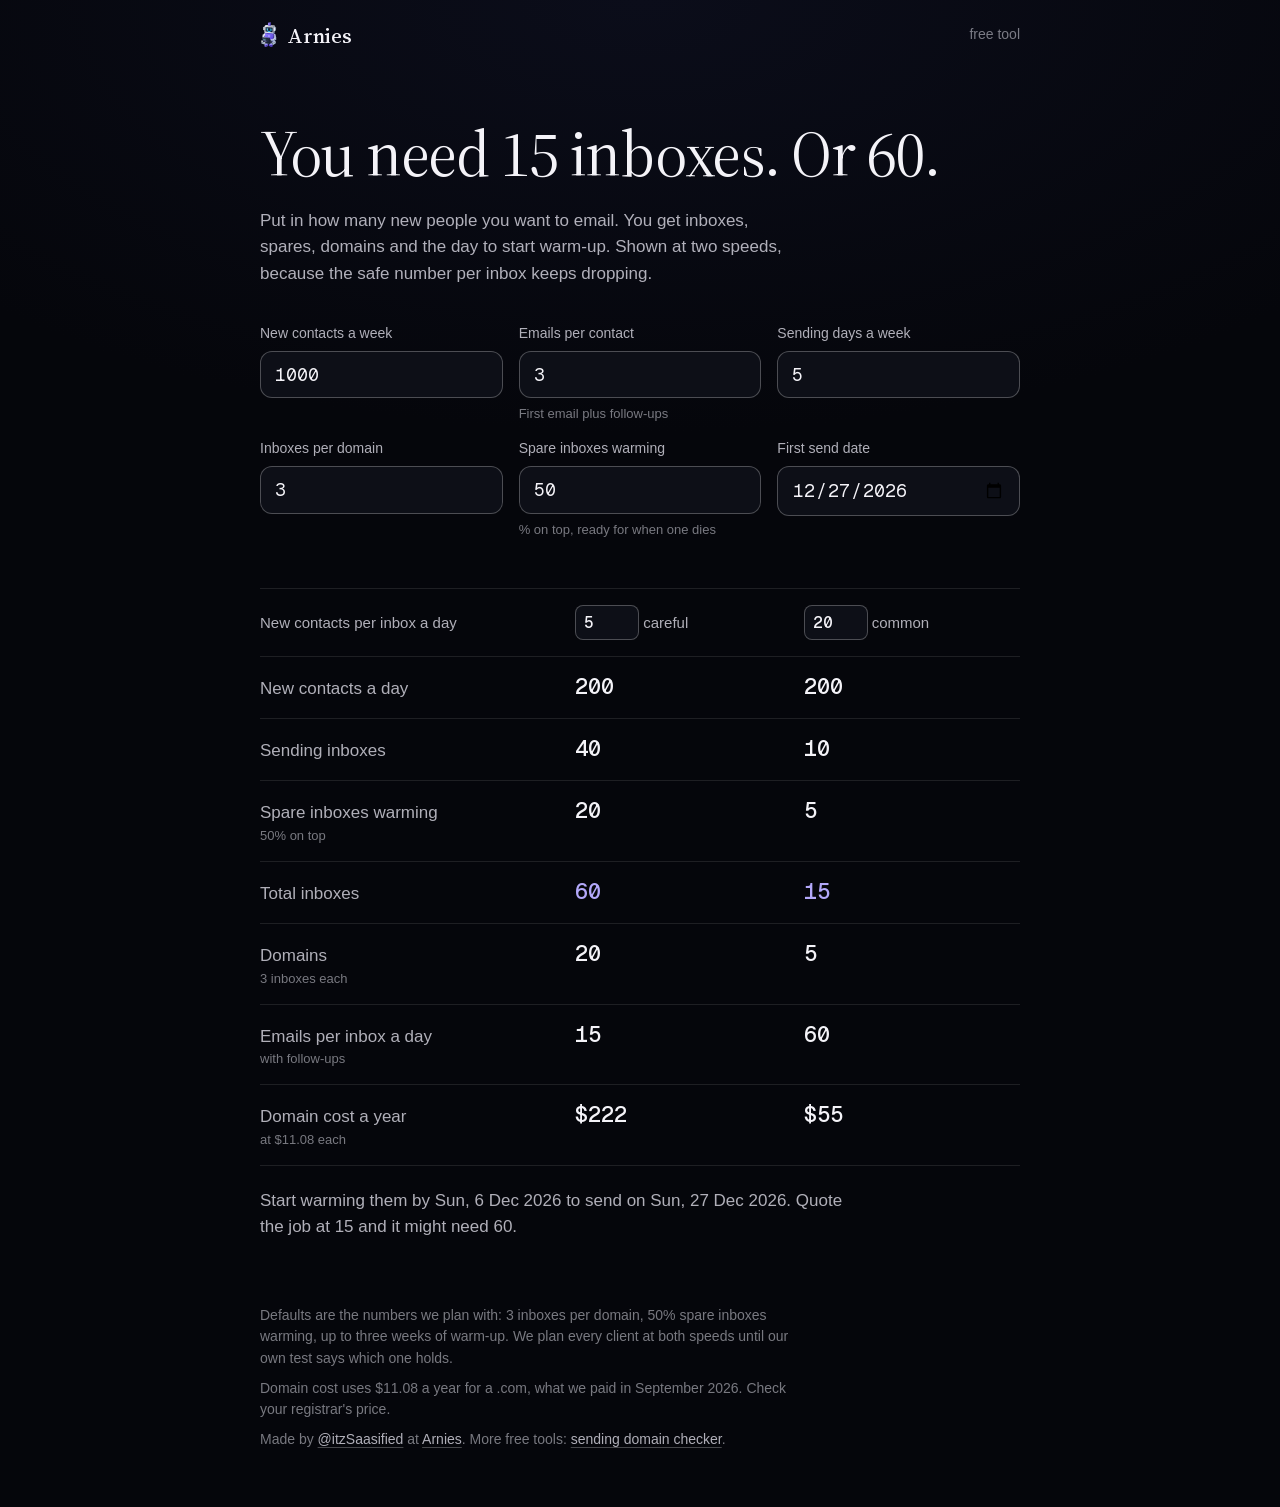
==== inbox-calculator/index.html @ c9f288e5 "Add cold email inbox calculator (free tool) Co-Authored-By: Claude Opus 5.5 <noreply@anthropic.com>" ====
<!doctype html>
<html lang="en">
<head>
<meta charset="utf-8">
<meta name="viewport" content="width=device-width, initial-scale=1">
<title>Cold email inbox calculator</title>
<meta name="description" content="How many inboxes and domains you need for your cold email volume, with spares and the date to start warm-up. Free, no login.">
<meta property="og:title" content="Cold email inbox calculator">
<meta property="og:description" content="Inboxes, spares, domains and the day to start warm-up. Free, no login.">
<meta property="og:image" content="https://jamakzai12.github.io/inbox-calculator/og.png">
<meta property="og:url" content="https://jamakzai12.github.io/inbox-calculator/">
<meta name="twitter:card" content="summary_large_image">
<meta name="twitter:site" content="@itzSaasified">
<meta name="theme-color" content="#05060b">
<link rel="icon" href="arnie.svg" type="image/svg+xml">
<link rel="stylesheet" href="style.css">
</head>
<body>
<div class="sky" aria-hidden="true"></div>

<header class="top">
  <a class="brand" href="https://arnies.ai" rel="noopener">
    <img src="arnie.svg" alt="" width="17" height="26">
    <span>Arnies</span>
  </a>
  <span class="top-note">free tool</span>
</header>

<main>
  <section class="hero">
    <h1 id="headline">How many inboxes do you need?</h1>
    <p class="lede">Put in how many new people you want to email. You get inboxes, spares, domains and the day to start warm-up. Shown at two speeds, because the safe number per inbox keeps dropping.</p>

    <form id="form" class="inputs" autocomplete="off">
      <div class="field">
        <label for="weekly">New contacts a week</label>
        <input id="weekly" type="number" min="1" step="1" value="1000" inputmode="numeric">
      </div>
      <div class="field">
        <label for="steps">Emails per contact</label>
        <input id="steps" type="number" min="1" max="10" step="1" value="3" inputmode="numeric">
        <p class="note">First email plus follow-ups</p>
      </div>
      <div class="field">
        <label for="days">Sending days a week</label>
        <input id="days" type="number" min="1" max="7" step="1" value="5" inputmode="numeric">
      </div>
      <div class="field">
        <label for="perdomain">Inboxes per domain</label>
        <input id="perdomain" type="number" min="1" max="10" step="1" value="3" inputmode="numeric">
      </div>
      <div class="field">
        <label for="spare">Spare inboxes warming</label>
        <input id="spare" type="number" min="0" max="200" step="5" value="50" inputmode="numeric">
        <p class="note">% on top, ready for when one dies</p>
      </div>
      <div class="field">
        <label for="launch">First send date</label>
        <input id="launch" type="date">
      </div>
    </form>
  </section>

  <section class="plans" aria-live="polite">
    <div class="plan-head">
      <span>New contacts per inbox a day</span>
      <span><input id="rate-a" type="number" min="1" max="100" value="5" aria-label="Careful speed, new contacts per inbox a day"> careful</span>
      <span><input id="rate-b" type="number" min="1" max="100" value="20" aria-label="Common speed, new contacts per inbox a day"> common</span>
    </div>
    <div id="rows"></div>
    <p class="gap-note" id="gap"></p>
  </section>
</main>

<footer class="foot">
  <p>Defaults are the numbers we plan with: 3 inboxes per domain, 50% spare inboxes warming, up to three weeks of warm-up. We plan every client at both speeds until our own test says which one holds.</p>
  <p>Domain cost uses $11.08 a year for a .com, what we paid in September 2026. Check your registrar's price.</p>
  <p>Made by <a href="https://x.com/itzSaasified" rel="noopener">@itzSaasified</a> at <a href="https://arnies.ai" rel="noopener">Arnies</a>. More free tools: <a href="../domain-checker/">sending domain checker</a>.</p>
</footer>

<script src="app.js"></script>
</body>
</html>
---- inbox-calculator/style.css ----
@font-face {
  font-family: "Source Serif 4";
  src: url("fonts/source-serif-4.woff2") format("woff2");
  font-weight: 400 600;
  font-display: swap;
}
@font-face {
  font-family: "Geist Mono";
  src: url("fonts/geist-mono.woff2") format("woff2");
  font-weight: 400 500;
  font-display: swap;
}

:root {
  --bg: #05060b;
  --glow: #0b0d1a;
  --card: #0d0f17;
  --line: rgb(255 255 255 / 0.10);
  --line-strong: rgb(255 255 255 / 0.26);
  --text: #f4f3f8;
  --soft: rgb(236 235 246 / 0.74);
  --quiet: rgb(236 235 246 / 0.50);
  --accent: #b3a8fa;
  --good: #7fd1bf;
  --warn: #ffb872;
  --bad: #ff8f8f;
  --serif: "Source Serif 4", Georgia, serif;
  --sans: -apple-system, BlinkMacSystemFont, "Segoe UI", Roboto, sans-serif;
  --mono: "Geist Mono", ui-monospace, "SF Mono", Menlo, monospace;
}

* { box-sizing: border-box; }

html { -webkit-text-size-adjust: 100%; }

body {
  margin: 0;
  min-height: 100vh;
  background: var(--bg);
  color: var(--text);
  font: 17px/1.55 var(--sans);
  -webkit-font-smoothing: antialiased;
}

.sky {
  position: fixed;
  inset: 0;
  z-index: -1;
  background:
    radial-gradient(1px 1px at 20px 30px, rgb(255 255 255 / 0.35), transparent 60%),
    radial-gradient(1px 1px at 90px 120px, rgb(255 255 255 / 0.22), transparent 60%),
    radial-gradient(1px 1px at 160px 60px, rgb(255 255 255 / 0.28), transparent 60%),
    radial-gradient(1px 1px at 230px 170px, rgb(255 255 255 / 0.18), transparent 60%),
    radial-gradient(120% 80% at 50% 0%, var(--glow) 0%, var(--bg) 60%);
  background-size: 260px 220px, 260px 220px, 260px 220px, 260px 220px, 100% 100%;
}

a { color: var(--text); text-decoration-color: var(--line-strong); text-underline-offset: 3px; }
a:hover { text-decoration-color: var(--accent); }

:focus-visible { outline: 2px solid var(--accent); outline-offset: 3px; border-radius: 4px; }

.visually-hidden {
  position: absolute; width: 1px; height: 1px; overflow: hidden;
  clip: rect(0 0 0 0); white-space: nowrap;
}

.top, main, .foot {
  width: min(760px, 100% - 32px);
  margin-inline: auto;
}

.top {
  display: flex;
  align-items: center;
  justify-content: space-between;
  padding: 22px 0 0;
}
.brand {
  display: inline-flex;
  align-items: center;
  gap: 10px;
  text-decoration: none;
  font: 500 21px/1 var(--serif);
  letter-spacing: -0.01em;
}
.top-note { color: var(--quiet); font-size: 14px; }

/* Hero: the domain becomes the headline once checked */
.hero { padding: 72px 0 8px; }

h1 {
  margin: 0;
  font: 400 clamp(38px, 7vw, 64px)/1.06 var(--serif);
  letter-spacing: -0.02em;
  overflow-wrap: anywhere;
}
h1 .domain { font-weight: 500; }

.lede {
  margin: 20px 0 0;
  max-width: 58ch;
  color: var(--soft);
}

.check-form {
  display: grid;
  grid-template-columns: 1fr auto;
  gap: 10px;
  margin-top: 36px;
}
.check-form > input {
  min-width: 0;
  padding: 16px 18px;
  border: 1px solid var(--line-strong);
  border-radius: 12px;
  background: var(--card);
  color: var(--text);
  font: 400 20px/1.2 var(--mono);
}
.check-form > input::placeholder { color: var(--quiet); }
.check-form > input:focus { outline: none; border-color: var(--accent); }

button {
  font: inherit;
  cursor: pointer;
}
#go {
  padding: 0 24px;
  border: 0;
  border-radius: 12px;
  background: var(--accent);
  color: #12101f;
  font-weight: 600;
}
#go:disabled { opacity: 0.6; cursor: progress; }

.selector { grid-column: 1 / -1; color: var(--soft); font-size: 15px; }
.selector summary { cursor: pointer; color: var(--quiet); width: max-content; }
.selector label { display: block; margin-top: 12px; color: var(--quiet); font-size: 14px; }
.selector input {
  margin-top: 6px;
  width: min(280px, 100%);
  padding: 10px 12px;
  border: 1px solid var(--line-strong);
  border-radius: 10px;
  background: var(--card);
  color: var(--text);
  font: 400 16px var(--mono);
}
.hint { margin: 8px 0 0; color: var(--quiet); font-size: 14px; max-width: 60ch; }

code, .record, .meter-label { font-family: var(--mono); }
code { font-size: 0.92em; color: var(--text); }

.error { margin: 16px 0 0; color: var(--bad); }

/* Results: one list, not a card grid */
.results { padding: 40px 0 0; }

.checks {
  list-style: none;
  margin: 0;
  padding: 0;
  border-top: 1px solid var(--line);
}
.check-row {
  display: grid;
  grid-template-columns: 92px 1fr;
  gap: 4px 20px;
  padding: 22px 0;
  border-bottom: 1px solid var(--line);
}
.check-name {
  font: 500 15px/1.6 var(--mono);
  color: var(--soft);
}
.verdict {
  display: inline-block;
  margin-right: 10px;
  font-weight: 600;
}
.s-pass .verdict { color: var(--good); }
.s-check .verdict { color: var(--warn); }
.s-fix .verdict { color: var(--bad); }
.s-pending .verdict { color: var(--quiet); }

.check-body p { margin: 0; }
.say { color: var(--text); }
.fix { margin-top: 6px !important; color: var(--soft); }

.record {
  margin: 10px 0 0;
  padding: 10px 12px;
  border: 1px solid var(--line);
  border-radius: 10px;
  background: rgb(13 15 23 / 0.8);
  color: var(--soft);
  font-size: 13.5px;
  line-height: 1.5;
  white-space: pre-wrap;
  overflow-wrap: anywhere;
}

.suggest { display: flex; gap: 8px; align-items: flex-start; margin-top: 10px; }
.suggest .record { margin: 0; flex: 1; color: var(--text); }

.ghost {
  padding: 8px 12px;
  border: 1px solid var(--line-strong);
  border-radius: 10px;
  background: transparent;
  color: var(--text);
  font-size: 14px;
  white-space: nowrap;
}
.ghost:hover { border-color: var(--accent); }

/* The SPF lookup meter: 10 slots, the real limit */
.meter { display: flex; gap: 5px; margin-top: 12px; }
.slot {
  width: 22px;
  height: 10px;
  border-radius: 3px;
  border: 1px solid var(--line-strong);
}
.slot.used { background: var(--accent); border-color: var(--accent); }
.meter.near .slot.used { background: var(--warn); border-color: var(--warn); }
.meter.over .slot.used { background: var(--bad); border-color: var(--bad); }
.meter-label { margin-top: 6px !important; color: var(--quiet); font-size: 13px; }

.share { margin: 24px 0 0; }

.foot {
  padding: 64px 0 48px;
  color: var(--quiet);
  font-size: 14px;
}
.foot p { margin: 0 0 8px; max-width: 70ch; }
.foot a { color: var(--soft); }

@media (max-width: 560px) {
  body { font-size: 16px; }
  .hero { padding-top: 44px; }
  .check-form { grid-template-columns: 1fr; }
  #go { padding: 15px; }
  .check-row { grid-template-columns: 1fr; gap: 2px; }
  .slot { width: 100%; }
}

@media (prefers-reduced-motion: no-preference) {
  .check-row.arrive { animation: arrive 260ms ease-out both; }
  @keyframes arrive { from { opacity: 0; } to { opacity: 1; } }
}

/* Inbox calculator */
.inputs {
  display: grid;
  grid-template-columns: repeat(3, minmax(0, 1fr));
  gap: 14px 16px;
  margin-top: 36px;
}
.field label { display: block; color: var(--soft); font-size: 14px; margin-bottom: 6px; }
.field input {
  width: 100%;
  padding: 12px 14px;
  border: 1px solid var(--line-strong);
  border-radius: 12px;
  background: var(--card);
  color: var(--text);
  font: 400 18px/1.2 var(--mono);
}
.field input:focus { outline: none; border-color: var(--accent); }
.field .note { margin: 6px 0 0; color: var(--quiet); font-size: 13px; }

.plans { margin-top: 40px; border-top: 1px solid var(--line); }
.plan-head, .plan-row {
  display: grid;
  grid-template-columns: 1.4fr 1fr 1fr;
  gap: 12px;
  padding: 16px 0;
  border-bottom: 1px solid var(--line);
  align-items: baseline;
}
.plan-head { color: var(--soft); font-size: 15px; }
.plan-head input {
  width: 64px;
  padding: 6px 8px;
  border: 1px solid var(--line-strong);
  border-radius: 8px;
  background: var(--card);
  color: var(--text);
  font: 500 16px var(--mono);
}
.plan-row .what { color: var(--soft); }
.plan-row .val { font: 500 22px/1.2 var(--mono); color: var(--text); }
.plan-row.total .val { color: var(--accent); }
.plan-row .sub { display: block; color: var(--quiet); font: 400 13px/1.4 var(--sans); }
.gap-note { margin: 22px 0 0; color: var(--soft); max-width: 62ch; }

@media (max-width: 560px) {
  .inputs { grid-template-columns: 1fr 1fr; }
  .plan-head, .plan-row { grid-template-columns: 1.2fr 1fr 1fr; gap: 8px; }
  .plan-row .val { font-size: 18px; }
}
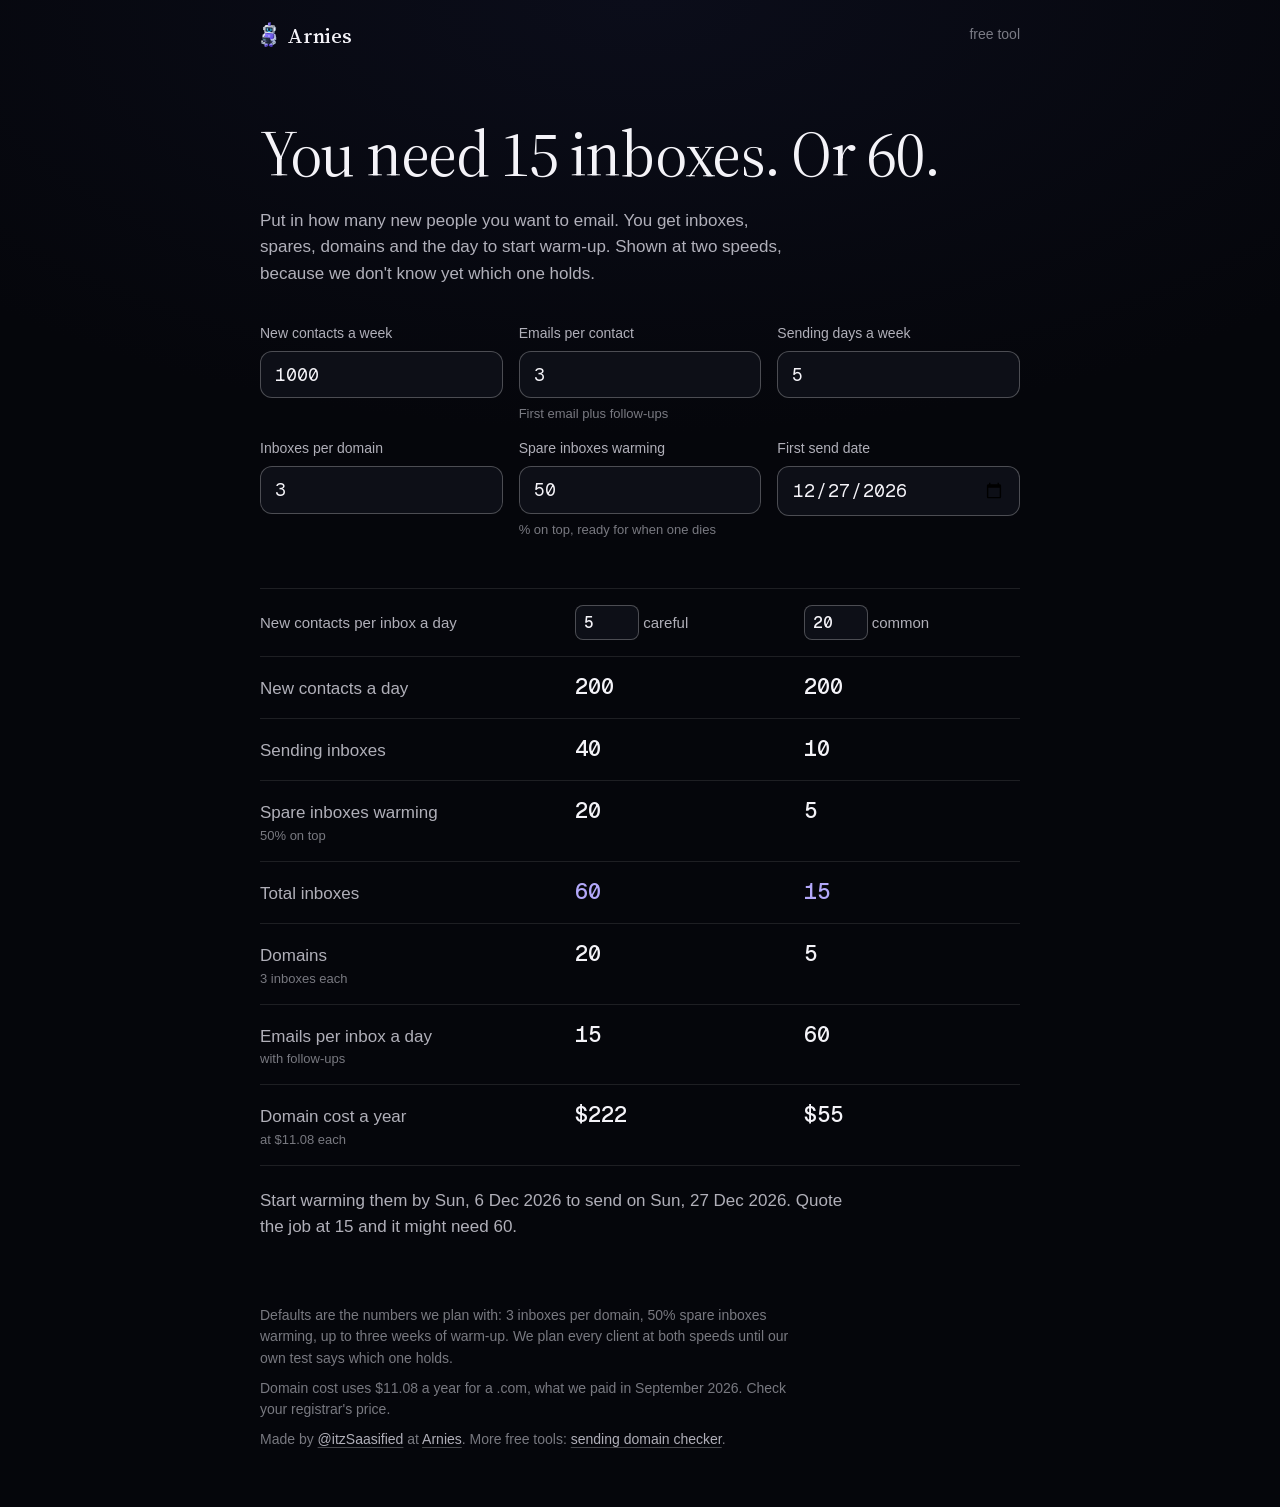
==== commit cd0390f3: "inbox-calculator: intro says we don't know yet which speed holds Matches the approved LinkedIn post;" ====
--- a/inbox-calculator/index.html
+++ b/inbox-calculator/index.html
@@ -29,7 +29,7 @@
 <main>
   <section class="hero">
     <h1 id="headline">How many inboxes do you need?</h1>
-    <p class="lede">Put in how many new people you want to email. You get inboxes, spares, domains and the day to start warm-up. Shown at two speeds, because the safe number per inbox keeps dropping.</p>
+    <p class="lede">Put in how many new people you want to email. You get inboxes, spares, domains and the day to start warm-up. Shown at two speeds, because we don't know yet which one holds.</p>
 
     <form id="form" class="inputs" autocomplete="off">
       <div class="field">
